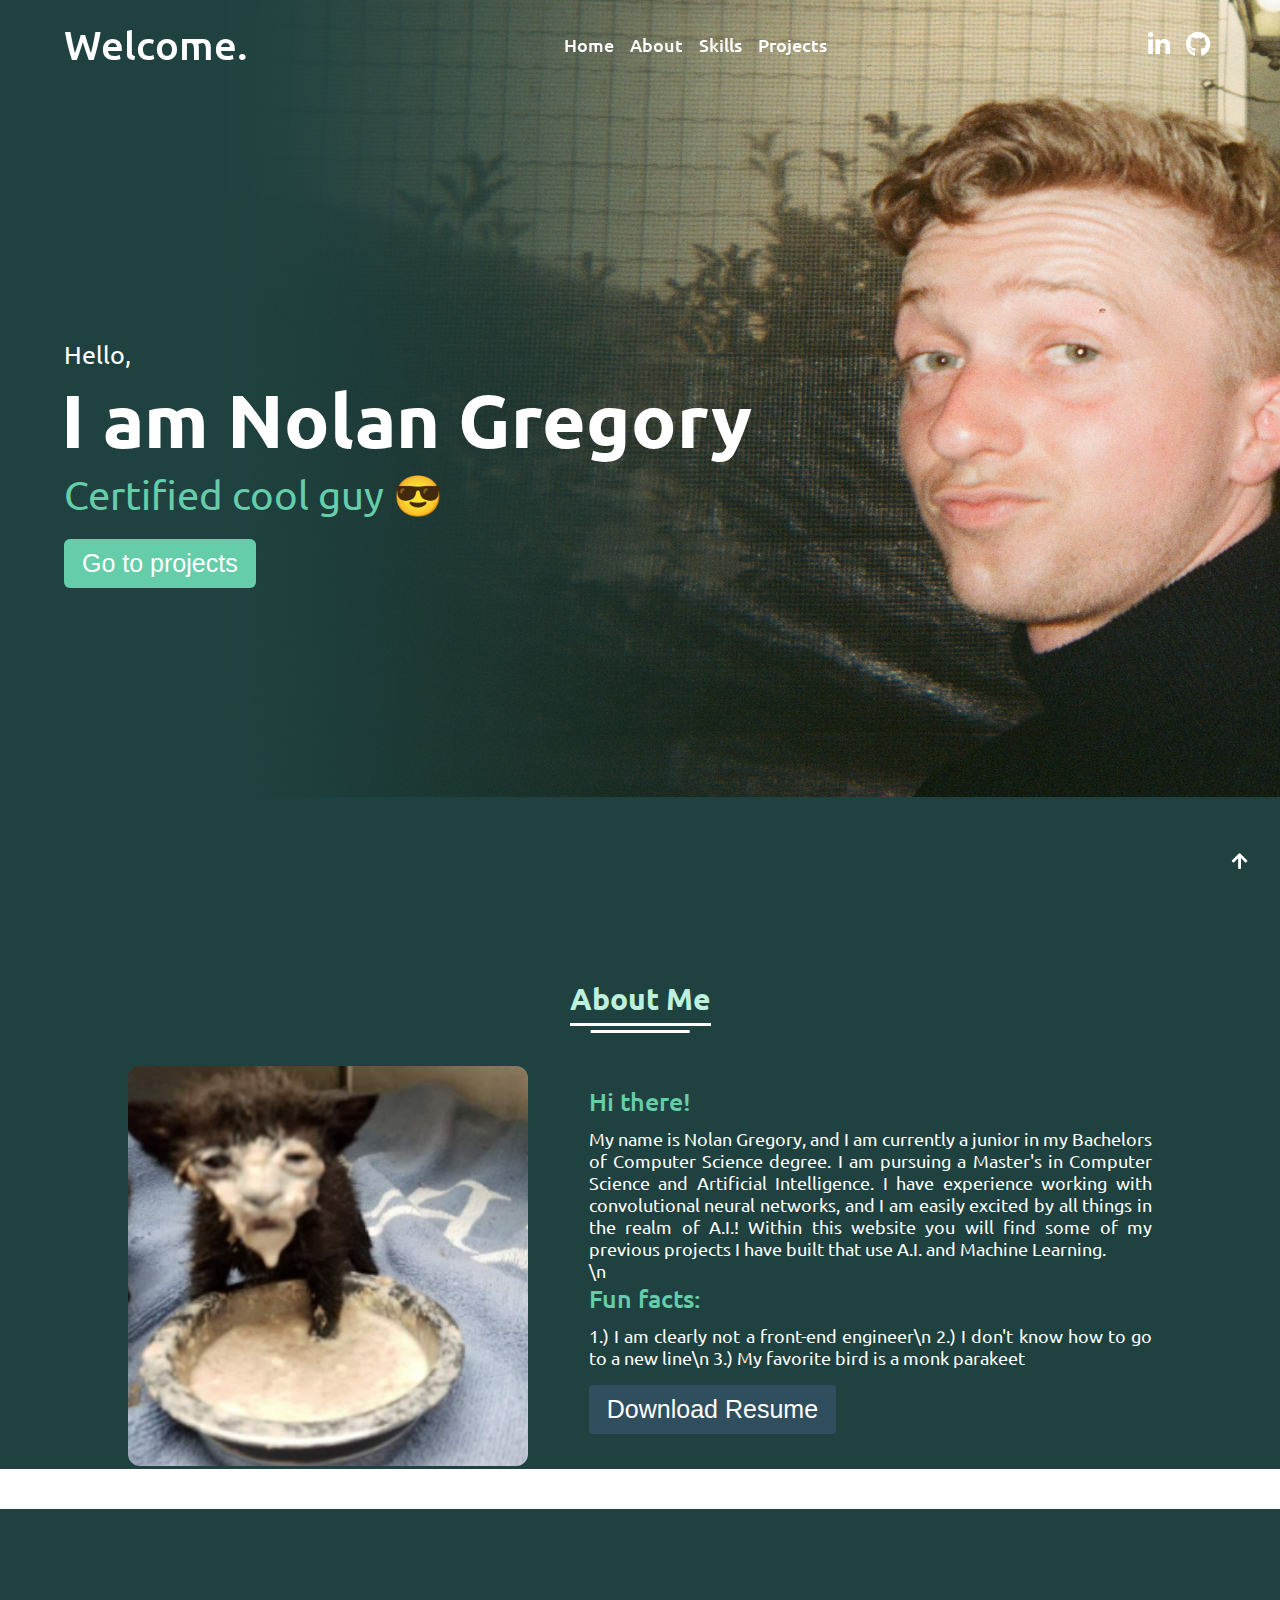
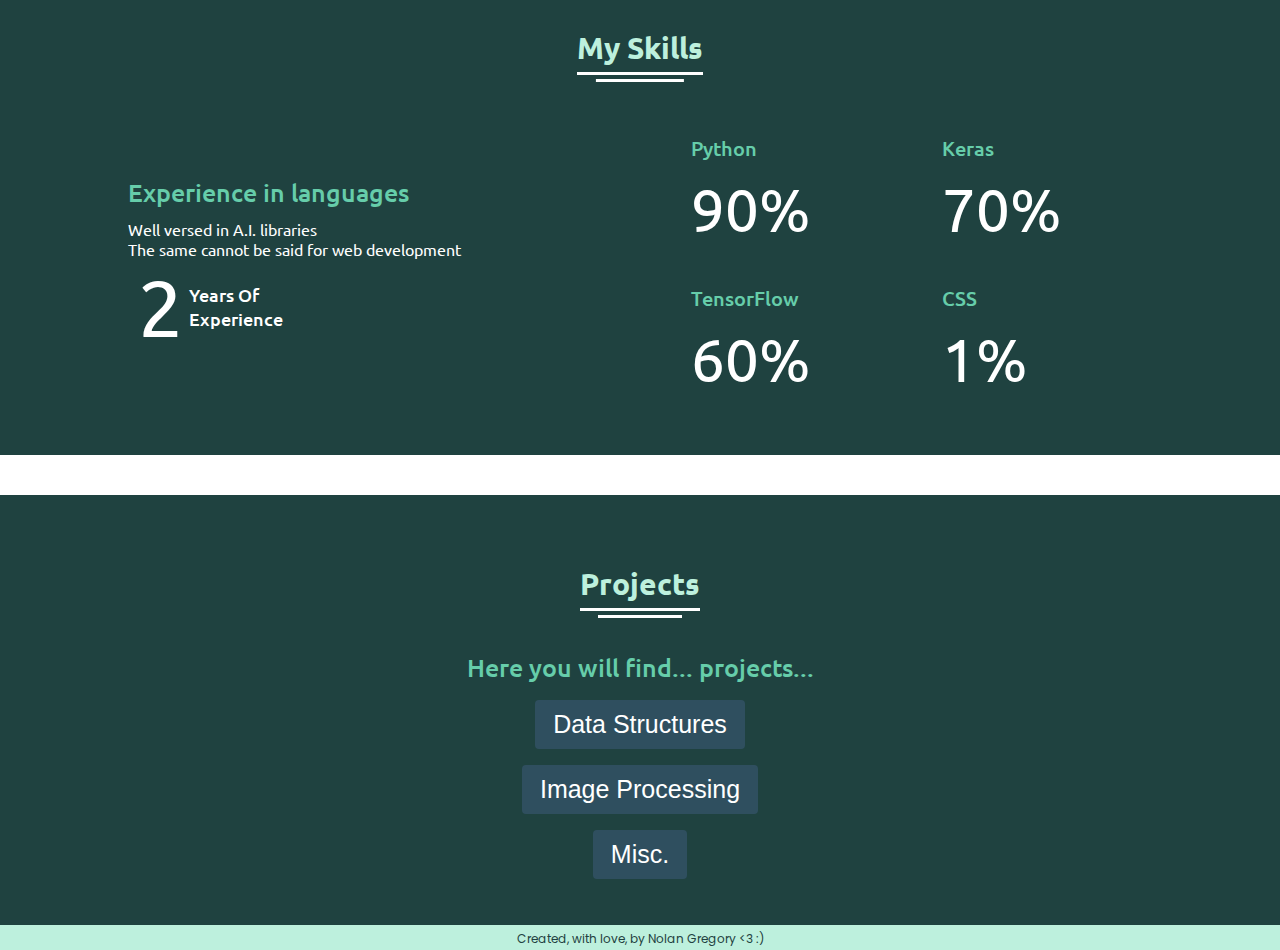
==== index.html @ b4e0ed61 "TEST" ====
<!DOCTYPE html>

<!-- Made by Nolan Gregory -->

<html lang="en" dir="ltr">
    <head>
        <script async src="https://www.googletagmanager.com/gtag/js?id=UA-166000335-1" type="a63c64685ad7633ed08bb843-text/javascript"></script>
        <script type="a63c64685ad7633ed08bb843-text/javascript">
    </script>
    <meta charset="UTF-8">
    <!-- Title of webpage -->
    <title>Nolan Gregory's Portfolio</title>
    <!-- Linking the CSS file -->
    <link rel="stylesheet" href="../Styles/style.css">
    <!-- Linking the font -->
    <link rel="stylesheet" href="https://cdnjs.cloudflare.com/ajax/libs/font-awesome/5.15.2/css/all.min.css" />
    <meta name="viewport" content="width=device-width, initial-scale=1.0">
    </head>
<body>
<div class="scroll-button">
    <a href="#home"><i class = "fas fa-arrow-up"></i></a>
</div>
    <!--Navigation Menu Start-->
    <nav>
        <div class="navbar">
            <div class="logo"><a href="#">Welcome.</a></div>
            <ul class="menu">
                <li><a href="#home">Home</a></li>
                <li><a href="#about">About</a></li>
                <li><a href="#skills">Skills</a></li>
                <li><a href="#contact">Projects</a></li>
            </ul>
            <div class = "media-icons">
                <a href ="#"><i class ="fab fa-linkedin-in"></i></a>
                <a href ="#"><i class ="fab fa-github"></i></a>
            </div>
        </div>
        <div class="menu-btn">
            <i class="fas fa-bars"></i>
        </div>
    </nav>

<section class="home" id="home">
    <div class="home-content">
        <div class="text">
            <div class="text-one">Hello,</div>
            <div class="text-two">I am Nolan Gregory</div>
            <div class="text-three">Certified cool guy &#128526</div>
            <div class="text-four"></div>
        </div>
        <div class="button">
            <button type="button" onclick="location.href='#contact'" value="Go to cringe projects">Go to projects</button>
        </div>
    </div>
</section>

<section class="about" id="about">
    <div class="content">
        <div class="title"><span>About Me</span></div>
        <div class="about-details">
            <div class="left">
                <img src="../images/about.jpg" alt="">
            </div>
            <div class="right">
                <div class="topic">Hi there!</div>
                <p> My name is Nolan Gregory, and I am currently a junior in my Bachelors
                    of Computer Science degree. I am pursuing a Master's in Computer Science and Artificial Intelligence.
                    I have experience working with convolutional neural networks, and I am easily excited by all things
                    in the realm of A.I.! Within this website you will find some of my previous projects I have built that
                    use A.I. and Machine Learning.</p>
                <p>\n</p>
                <div class="topic">Fun facts: </div>
                <p>1.) I am clearly not a front-end engineer\n
                2.) I don't know how to go to a new line\n 3.) My favorite bird is a monk parakeet</p>
                <div class="button">
                    <button>Download Resume</button>
                </div>
            </div>
        </div>
    </div>
</section>

<section class="skills" id="skills">
    <div class="content">
        <div class="title"><span>My Skills</span></div>
        <div class="skills-details">
            <div class="text">
                <div class="topic">Experience in languages</div>
                <p>Well versed in A.I. libraries</p>
                <p>The same cannot be said for web development</p>
                <div class="experience">
                    <div class="num">2</div>
                    <div class="exp">Years Of <br> Experience</div>
                </div>
            </div>
            <div class="boxes">
                <div class="box">
                    <div class="topic">Python</div>
                    <div class="per">90%</div>
                </div>
                <div class="box">
                    <div class="topic">Keras</div>
                    <div class="per">70%</div>
                </div>
                <div class="box">
                    <div class="topic">TensorFlow</div>
                    <div class="per">60%</div>
                </div>
                <div class="box">
                    <div class="topic">CSS</div>
                    <div class="per">1%</div>
                </div>
            </div>
        </div>
    </div>
</section>

<section class="contact" id="contact">
    <div class="content">
        <div class="title"><span>Projects</span></div>
        <div class="text">
            <div class="topic">Here you will find... projects...</div>
            <div class="button">
                <button type="button" onclick="location.href=''" value="Go to cringe projects">Data Structures</button>
            </div>
            <div class="button">
                <button type="button" onclick="location.href='../pages/imagesplash.html'" value="Go to cringe projects">Image Processing</button>
            </div>
            <div class="button">
                <button>Misc.</button>
            </div>
        </div>
    </div>
</section>

<footer>
    <div class="text">
        <span>Created, with love, by Nolan Gregory <3 :)</span>
    </div>
</footer>
<script src="../Javascript/script.js"></script>
<!--<script src="/cdn-cgi/scripts/7d0fa10a/cloudflare-static/rocket-loader.min.js" data-cf-settings="a63c64685ad7633ed08bb843-|49" defer=""></script>-->
</body>
</html>
---- Styles/style.css ----
/* Google Font CDN Link */
@import url('https://fonts.googleapis.com/css2?family=Poppins:wght@400;500;600;700&family=Ubuntu:wght@400;500;700&display=swap');
*{
    margin: 0;
    padding: 0;
    box-sizing: border-box;
    text-decoration: none;
    scroll-behavior: smooth;
}
/*Scroll bar*/
::-webkit-scrollbar {
    width: 10px;
}
::-webkit-scrollbar-track {
    background: azure;
}
::-webkit-scrollbar-thumb{
    background: #1f4240;
    border-radius: 12px;
    transition: all 0.3s ease;
}
::-webkit-scrollbar-thumb:hover{
    background: mediumaquamarine;
}
/*Navigation menu*/
nav{
    position:fixed;
    width: 100%;
    padding: 20px 0;
    z-index: 998;
    transition: all 0.3s ease;
    font-family: "Ubuntu", sans-serif;
}
/*color of navbar*/
nav.sticky{
    background: #2f4f5f;
    padding: 13px 0;
}
nav .navbar{
    width: 90%;
    display: flex;
    margin: auto;
    align-items: center;
    justify-content: space-between;
    color: white;
}
/*Welcome no navbar*/
nav .navbar .logo a{
    font-size: 40px;
    font-weight: 500;
    color: white;
}
nav .navbar .logo a:hover{
    color: mediumaquamarine;
    transition: all 0.5s ease;
}
/*Welcome color*/
nav.sticky .navbar .logo a{
    color: #bdf0dd;
}
nav.sticky .navbar .logo a:hover{
    color: mediumaquamarine;
    transition: all 0.5s ease;
}
nav .navbar .menu{
    display: flex;
    position: relative;
}
nav .navbar .menu li{
    margin: 0 8px;
    list-style: none;
}
.navbar .menu a{
    font-size: 18px;
    font-weight: 500;
    color: white;
    padding: 6px 0;
    transition: all 0.4s ease;
}
.navbar .menu a:hover{
    color: mediumaquamarine;
}
nav.sticky .menu a{
    color: white;
}
nav.sticky .menu a:hover{
    color: #bdf0dd;
}
.navbar .media-icons a{
    color: white;
    font-size: 25px;
    margin: 0 6px;
}
nav.sticky .media-icons a{
    color: white;
}
.navbar .media-icons a:hover{
    transition: all 0.3s ease;
    color: mediumaquamarine;
}

/*Navigation Menu Button*/
nav .menu-btn, .navbar .menu .cancel-btn{
    position: absolute;
    color: white;
    right: 30px;
    top: 20px;
    font-size: 20px;
    cursor: crosshair;
    transition: all 0.3s ease;
    display: none;
}
nav .menu-btn{
    margin-top: 8px;
    color: #2f4f5f;
}
nav.sticky .menu-btn{
    margin-top: 0px;
    color: white;
}
.navbar .meu .menu-btn{
    color: white;
}
/*Home Style*/
.home{
    height: 100vh;
    width: 100%;
    background-size: cover;
    background: url("../images/background.jpg") no-repeat fixed center;
    font-family: "Ubuntu", sans-serif;
}
.home .home-content{
    width: 90%;
    height: 100%;
    margin: auto;
    display: flex;
    flex-direction: column;
    justify-content: center;
}
.home .text-one{
    font-size: 25px;
    color: #FFF;
}
.home .text-two{
    color: #FFF;
    font-size: 75px;
    font-weight: 600;
    margin-left: -3px;
}
.home .text-three{
    font-size: 40px;
    margin: 5px 0;
    color: mediumaquamarine;
}
.home .text-four{
    font-size: 23px;
    margin: 5px 0;
    color: #FFF;
}
.home .button{
    margin: 14px 0;
}
.home .button button{
    outline: none;
    padding: 8px 16px;
    border-radius: 6px;
    font-size: 25px;
    font-weight: 400;
    background: mediumaquamarine;
    color: #FFFFFF;
    cursor: crosshair;
    border: 2px solid transparent;
    transition: 0.5s ease;
}
.home .button button:hover{
    border-color: mediumaquamarine;
    background-color: azure;
    color: mediumaquamarine;
}
/*Selection Styling*/
.about{
    background-color: #1f4240;
}
section{
    padding-top: 40px;
}
section .content{
    width: 80%;
    margin: 40px auto;
    font-family: "Ubuntu", sans-serif;
}
.about .about-details{
    display: flex;
    justify-content: space-between;
    align-items: center;

}
section .title{
    display: flex;
    justify-content: center;
    margin-bottom: 40px;
}
section .title span{
    color: #bdf0dd;
    font-size: 30px;
    font-weight: 600;
    position: relative;
    padding-bottom: 8px;
}
section .title span::before,
section .title span::after{
    content: '';
    position: absolute;
    height: 3px;
    width: 100%;
    background: white;
    left: 0;
    bottom: 0;
}
section .title span::after{
    bottom: -7px;
    width: 70%;
    left: 50%;
    transform: translateX(-50%);
}
.about .about-details .left{
    width: 45%;
}
.about .left img{
    height: 400px;
    width: 400px;
    object-fit: cover;
    border-radius: 12px;
}
.about-details .right{
    width: 55%;
}
section .topic{
    color: mediumaquamarine;
    font-size: 25px;
    font-weight: 500;
    margin-bottom: 10px;
}
.about-details .right p{
    text-align: justify;
    color: white;
    font-size: 18px;
}
section .button{
    margin: 16px 0;
}
section .button button{
    outline: none;
    padding: 8px 16px;
    border-radius: 4px;
    font-size: 25px;
    font-weight: 400;
    background: #2f4f5f;
    color: #FFFFFF;
    border: 2px solid transparent;
    cursor: pointer;
    transition: all 0.5s ease;
}
section .button button:hover{
    border-color: #2f4f5f;
    background-color: #FFFFFF;
    color: #2f4f5f;
}
/*Skills section*/
.skills{
    background: #1f4240;
}
.skills .content{
    padding: 40px 0;
}
.skills .skills-details{
    display: flex;
    justify-content: space-between;
    align-items: center;
}
.skills-details .text{
    width: 50%;
}
.skills-details p{
    color: white;
    text-align: justify;
}
.skills .skills-details .experience{
    display: flex;
    align-items: center;
    margin: 0 10px;
}
.skills-details .experience .num{
    color: white;
    font-size: 80px;
}
.skills-details .experience .exp{
    color: white;
    font-size: 18px;
    font-weight: 500;
    margin: 0 6px;
}
.skills-details .boxes{
    width: 45%;
    display: flex;
    flex-wrap: wrap;
    justify-content: space-between;
}
.skills-details .box{
    width: calc(100% / 2 - 20px);
    margin: 20px 0;
}
.skills-details .boxes .topic{
    font-size: 20px;
    color: mediumaquamarine;
}
.skills-details .boxes .per{
    font-size: 60px;
    color: white;
}
/*Contact info*/
.contact{
    background: #1f4240;
}
.contact .content{
    margin: 0 auto;
    padding: 30px 0;
}
.contact .text{
    width: 80%;
    text-align: center;
    margin: auto;
}
/*footer*/
footer{
    background: #bdf0dd;
    padding: 0 0;
    text-align: center;
    font-family: "Poppins", sans-serif;
}
footer .text span{
    font-size: 12px;
    font-weight: 400;
    color: #1f4240;
}
footer .text span a{
    font-weight: 500;
    color: azure;
}
footer .text span a:hover{
    text-decoration: underline;
}
/*to top button*/
.scroll-button a{
    position: fixed;
    bottom: 20px;
    right: 20px;
    color: white;
    background: transparent;
    padding: 7px 12px;
    font-size: 18px;
    border-radius: 6px;
    box-shadow: rgba(0,0,0,0.15);
}
.scroll-button a:hover{
    color: aquamarine;
    transition: all 0.5s ease;
}
/*Responsive Media*/
@media (max-width: 1190px) {
    section.content {
        width: 85%;
    }
}
@media (max-width: 1000px) {
    .about .about-details {
        justify-content: center;
        flex-direction: column;
    }

    .about .about-details .left {
        display: flex;
        justify-content: center;
        width: 100%;
    }

    .about-details .right {
        width: 90%;
        margin: 40px 0;
    }

    .services .boxes .box {
        margin: 20px 0;
        width: calc(100% / 2 - 20px);
    }
}
@media (max-width: 900px) {
    .about .left img {
        height: 350px;
        width: 350px;
    }
}
@media (max-width: 750px) {
    nav .navbar {
        width: 90%;
    }

    nav .navbar .menu {
        position: fixed;
        left: -100%;
        top: 0;
        height: 100vh;
        max-width: 400px;
        background: #1f4240;
        flex-direction: column;
        align-items: center;
        padding-top: 60px;
        transition: all 0.5s ease;
        color: #1f4240;
    }

    .navbar .active .menu {
        left: 0;
    }

    nav .navbar .menu a {
        font-size: 23px;
        display: block;
        color: azure;
        margin: 10px 0;
    }

    nav.sticky .menu a:hover {
        color: #2f4f5f;
    }

    nav .navbar .media-icons {
        display: none;
    }

    nav .menu-btn .navbar .menu .cancel-btn {
        display: block;
    }

    .home .text-two {
        font-size: 65px
    }

    .home .text-three {
        font-size: 35px;
    }

    .skills .skills-details {
        align-items: center;
        justify-content: center;
        flex-direction: column;
    }

    .skills-details .text {
        width: 100%;
        margin-bottom: 50px;
    }

    .skills-details .boxes {
        justify-content: center;
        align-items: center;
        width: 100%;
    }

    .contact .text {
        width: 100%;
    }
}
@media (max-width: 500px) {
    .home .text-two{
        font-size: 55px;
    }
    .home .text-three{
        font-size: 33px;
    }
    .skills-details .boxes .per{
        font-size: 50px;
        color: #2f4f5f;
    }
}
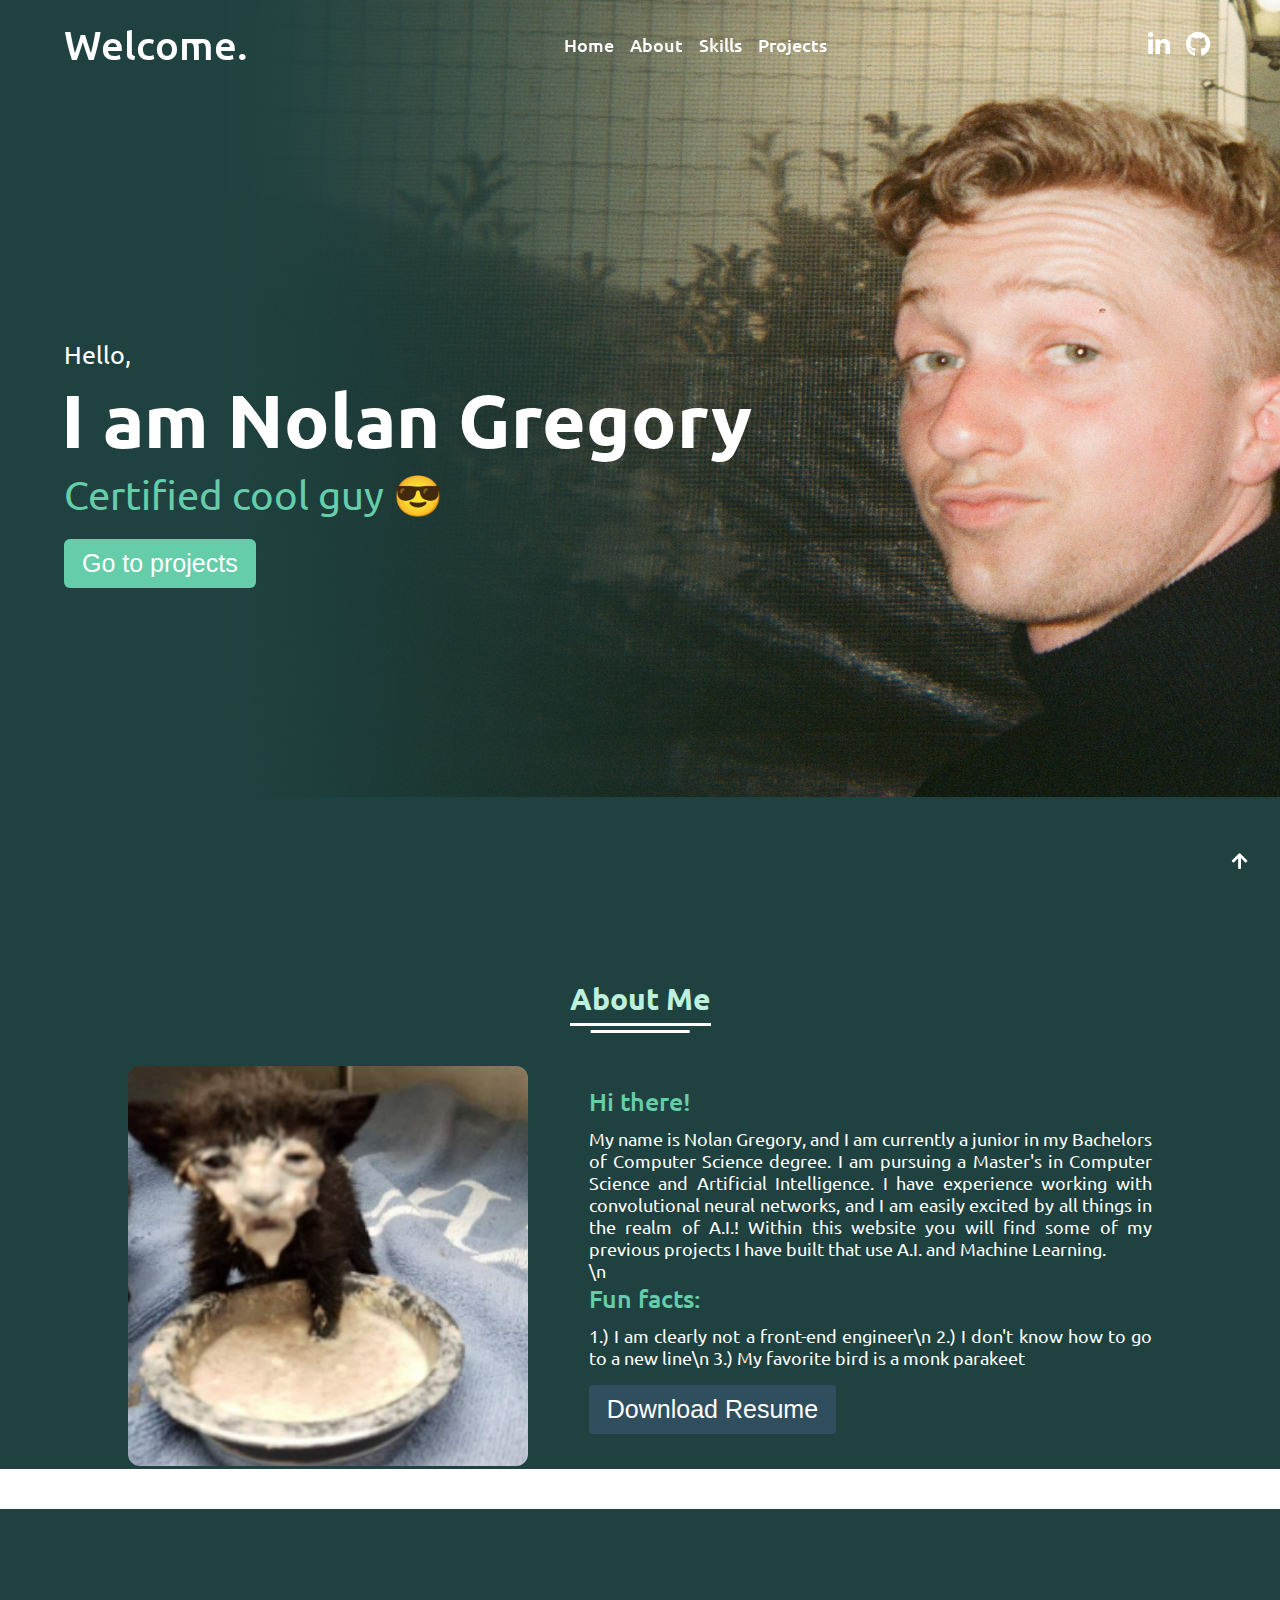
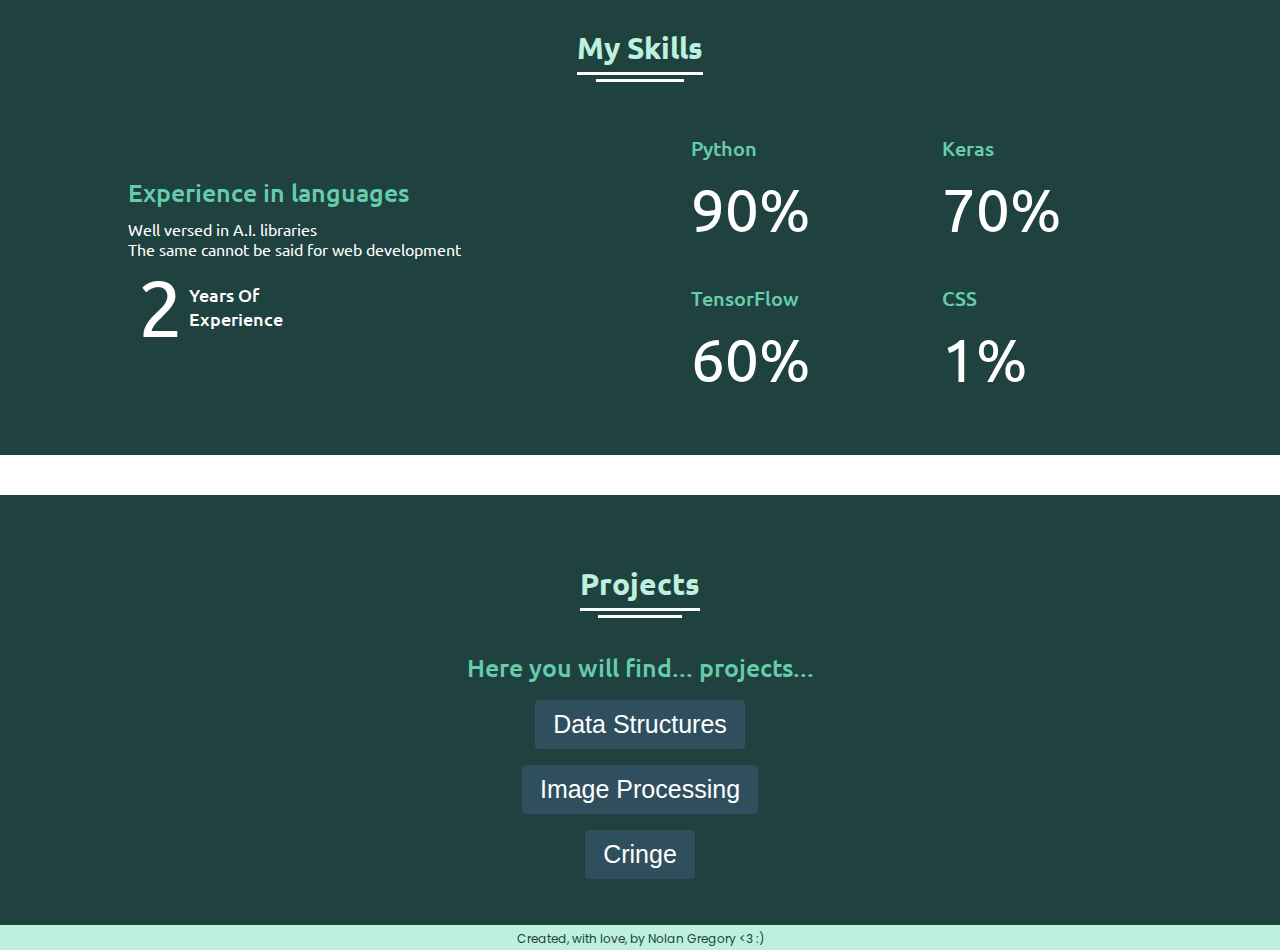
==== commit 257a73d9: "bruh" ====
--- a/index.html
+++ b/index.html
@@ -11,7 +11,7 @@
     <!-- Title of webpage -->
     <title>Nolan Gregory's Portfolio</title>
     <!-- Linking the CSS file -->
-    <link rel="stylesheet" href="../Styles/style.css">
+    <link rel="stylesheet" href="/Styles/style.css">
     <!-- Linking the font -->
     <link rel="stylesheet" href="https://cdnjs.cloudflare.com/ajax/libs/font-awesome/5.15.2/css/all.min.css" />
     <meta name="viewport" content="width=device-width, initial-scale=1.0">
@@ -127,7 +127,7 @@
                 <button type="button" onclick="location.href='../pages/imagesplash.html'" value="Go to cringe projects">Image Processing</button>
             </div>
             <div class="button">
-                <button>Misc.</button>
+                <button type="button" onclick="location.href='../pages/based.html'" value="Go to cringe projects">Cringe</button>
             </div>
         </div>
     </div>
@@ -138,7 +138,7 @@
         <span>Created, with love, by Nolan Gregory <3 :)</span>
     </div>
 </footer>
-<script src="../Javascript/script.js"></script>
+<script src="/Javascript/script.js"></script>
 <!--<script src="/cdn-cgi/scripts/7d0fa10a/cloudflare-static/rocket-loader.min.js" data-cf-settings="a63c64685ad7633ed08bb843-|49" defer=""></script>-->
 </body>
 </html>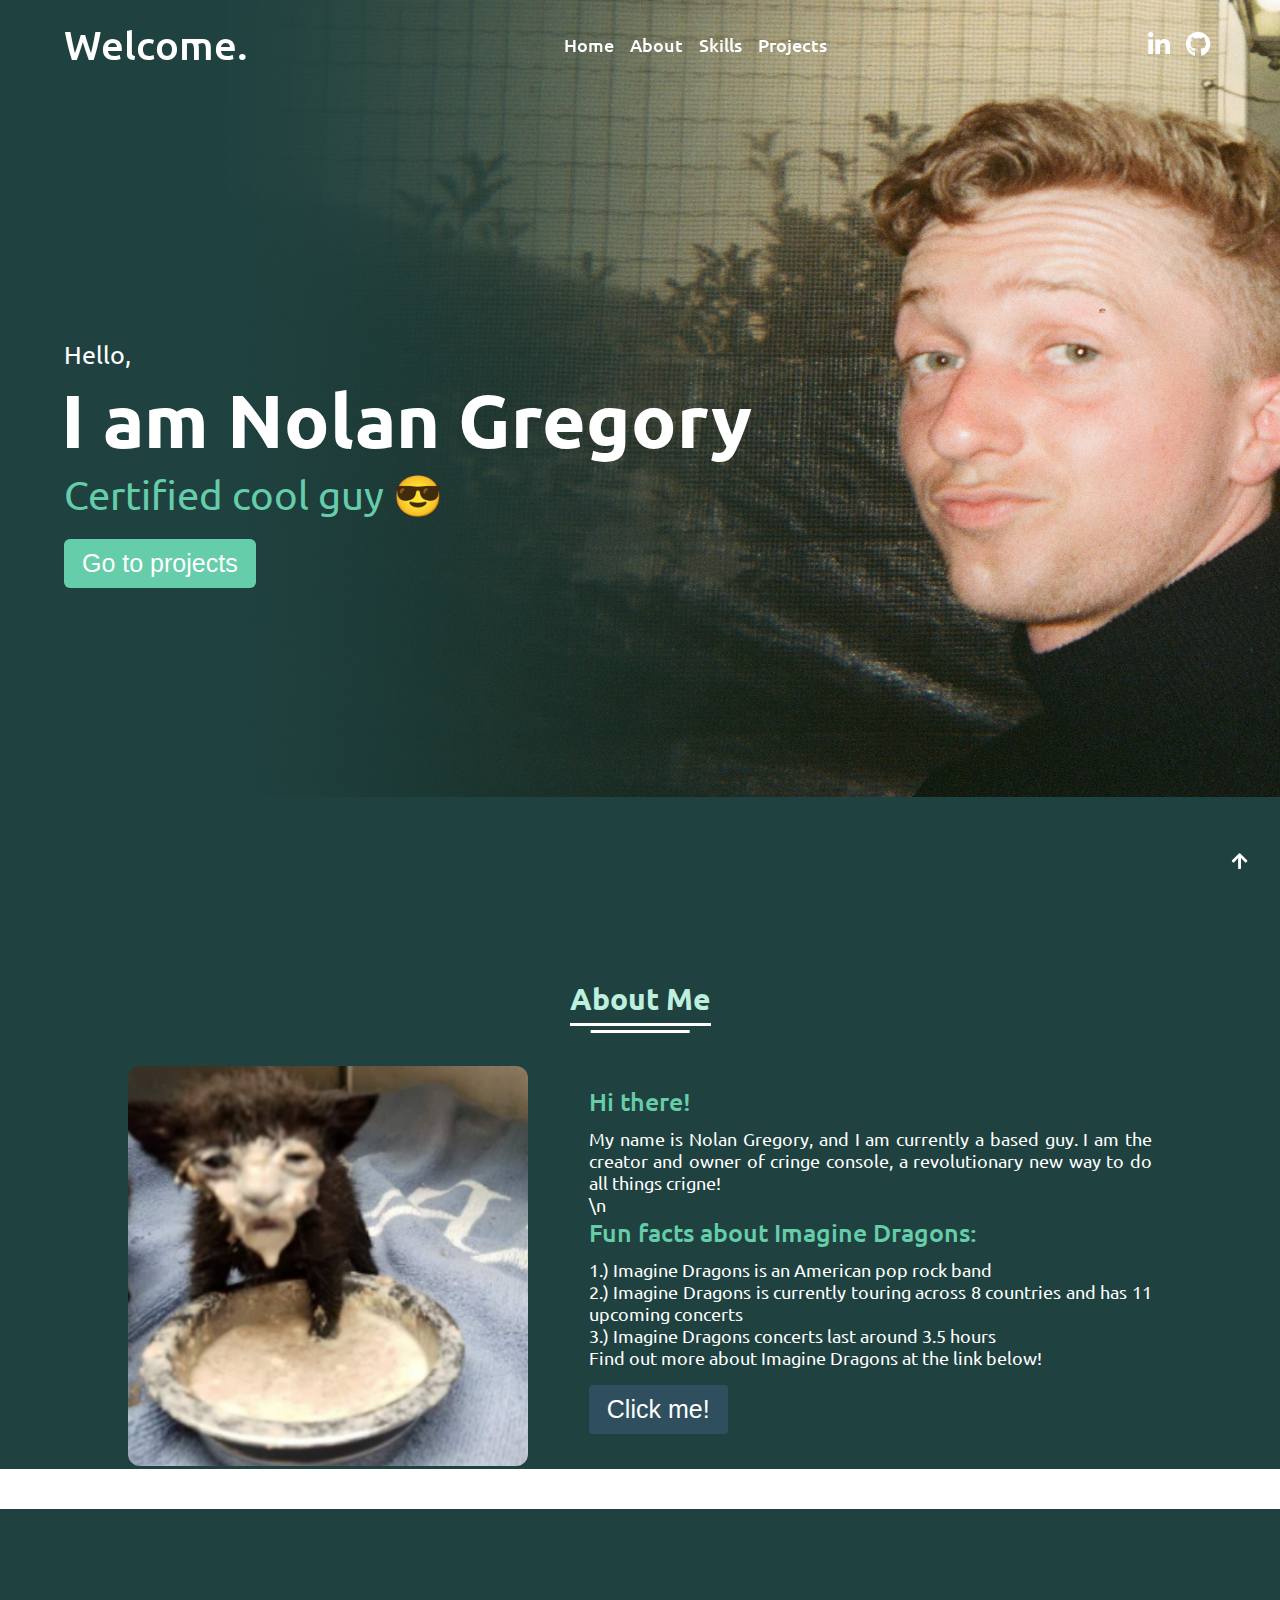
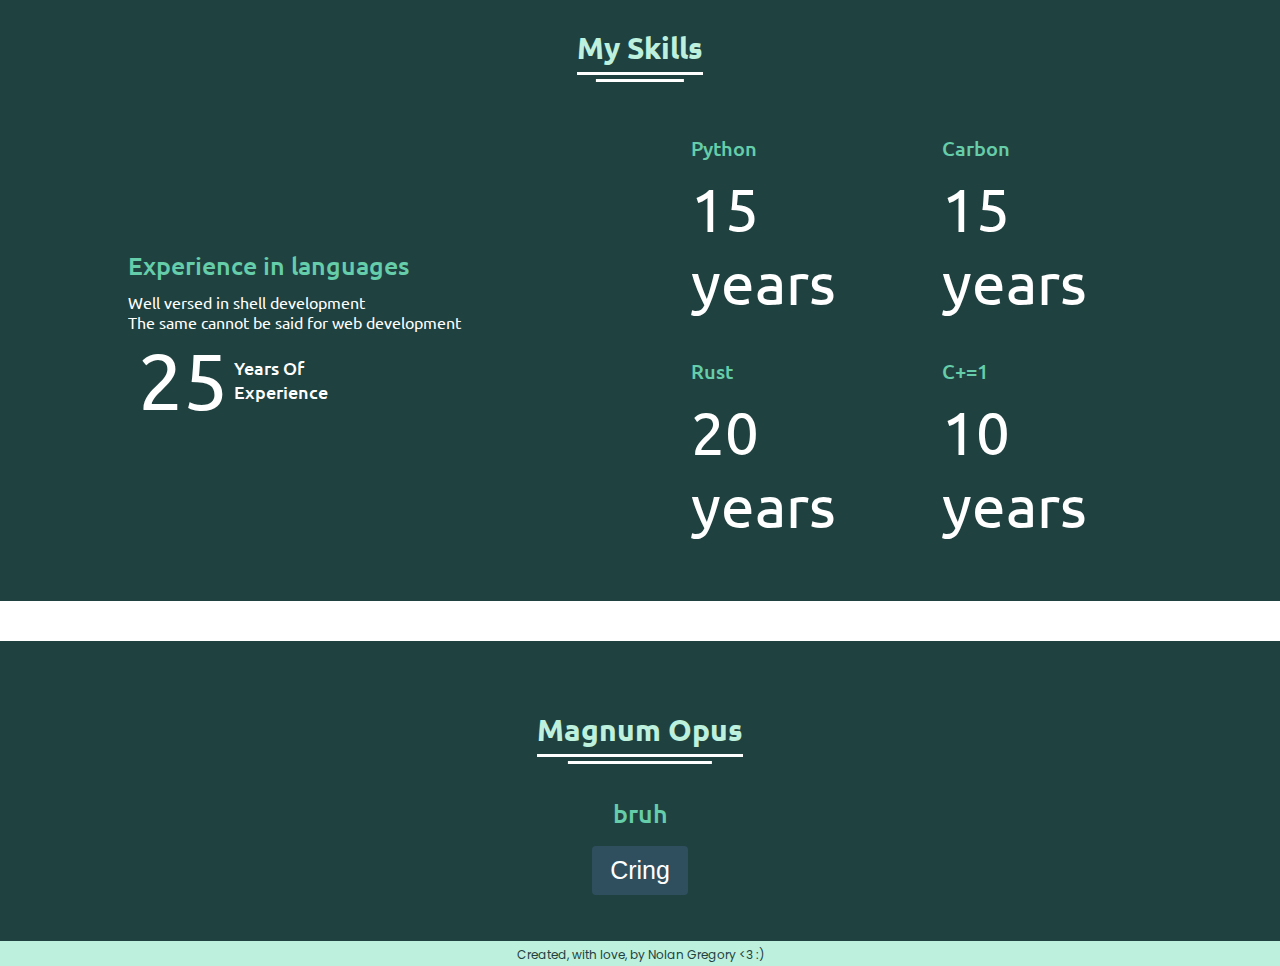
==== commit 323380b2: "bruh" ====
--- a/index.html
+++ b/index.html
@@ -63,17 +63,16 @@
             </div>
             <div class="right">
                 <div class="topic">Hi there!</div>
-                <p> My name is Nolan Gregory, and I am currently a junior in my Bachelors
-                    of Computer Science degree. I am pursuing a Master's in Computer Science and Artificial Intelligence.
-                    I have experience working with convolutional neural networks, and I am easily excited by all things
-                    in the realm of A.I.! Within this website you will find some of my previous projects I have built that
-                    use A.I. and Machine Learning.</p>
+                <p> My name is Nolan Gregory, and I am currently a based guy. I am the creator and owner of cringe console,
+                a revolutionary new way to do all things crigne!</p>
                 <p>\n</p>
-                <div class="topic">Fun facts: </div>
-                <p>1.) I am clearly not a front-end engineer\n
-                2.) I don't know how to go to a new line\n 3.) My favorite bird is a monk parakeet</p>
+                <div class="topic">Fun facts about Imagine Dragons: </div>
+                <p>1.) Imagine Dragons is an American pop rock band</p>
+                <p>2.) Imagine Dragons is currently touring across 8 countries and has 11 upcoming concerts</p>
+                <p>3.) Imagine Dragons concerts last around 3.5 hours</p>
+                <p>Find out more about Imagine Dragons at the link below!</p>
                 <div class="button">
-                    <button>Download Resume</button>
+                    <button type="button" onclick="location.href='../pages/imagine.html'" value="Go to cringe projects">Click me!</button>
                 </div>
             </div>
         </div>
@@ -86,29 +85,29 @@
         <div class="skills-details">
             <div class="text">
                 <div class="topic">Experience in languages</div>
-                <p>Well versed in A.I. libraries</p>
+                <p>Well versed in shell development</p>
                 <p>The same cannot be said for web development</p>
                 <div class="experience">
-                    <div class="num">2</div>
+                    <div class="num">25</div>
                     <div class="exp">Years Of <br> Experience</div>
                 </div>
             </div>
             <div class="boxes">
                 <div class="box">
                     <div class="topic">Python</div>
-                    <div class="per">90%</div>
+                    <div class="per">15 years</div>
                 </div>
                 <div class="box">
-                    <div class="topic">Keras</div>
-                    <div class="per">70%</div>
+                    <div class="topic">Carbon</div>
+                    <div class="per">15 years</div>
                 </div>
                 <div class="box">
-                    <div class="topic">TensorFlow</div>
-                    <div class="per">60%</div>
+                    <div class="topic">Rust</div>
+                    <div class="per">20 years</div>
                 </div>
                 <div class="box">
-                    <div class="topic">CSS</div>
-                    <div class="per">1%</div>
+                    <div class="topic">C+=1</div>
+                    <div class="per">10 years</div>
                 </div>
             </div>
         </div>
@@ -117,17 +116,17 @@
 
 <section class="contact" id="contact">
     <div class="content">
-        <div class="title"><span>Projects</span></div>
+        <div class="title"><span>Magnum Opus</span></div>
         <div class="text">
-            <div class="topic">Here you will find... projects...</div>
+            <div class="topic">bruh</div>
+<!--            <div class="button">-->
+<!--                <button type="button" onclick="location.href=''" value="Go to cringe projects">Data Structures</button>-->
+<!--            </div>-->
+<!--            <div class="button">-->
+<!--                <button type="button" onclick="location.href='../pages/imagesplash.html'" value="Go to cringe projects">Image Processing</button>-->
+<!--            </div>-->
             <div class="button">
-                <button type="button" onclick="location.href=''" value="Go to cringe projects">Data Structures</button>
-            </div>
-            <div class="button">
-                <button type="button" onclick="location.href='../pages/imagesplash.html'" value="Go to cringe projects">Image Processing</button>
-            </div>
-            <div class="button">
-                <button type="button" onclick="location.href='../pages/based.html'" value="Go to cringe projects">Cringe</button>
+                <button type="button" onclick="location.href='../pages/based.html'" value="Go to cringe projects">Cring</button>
             </div>
         </div>
     </div>
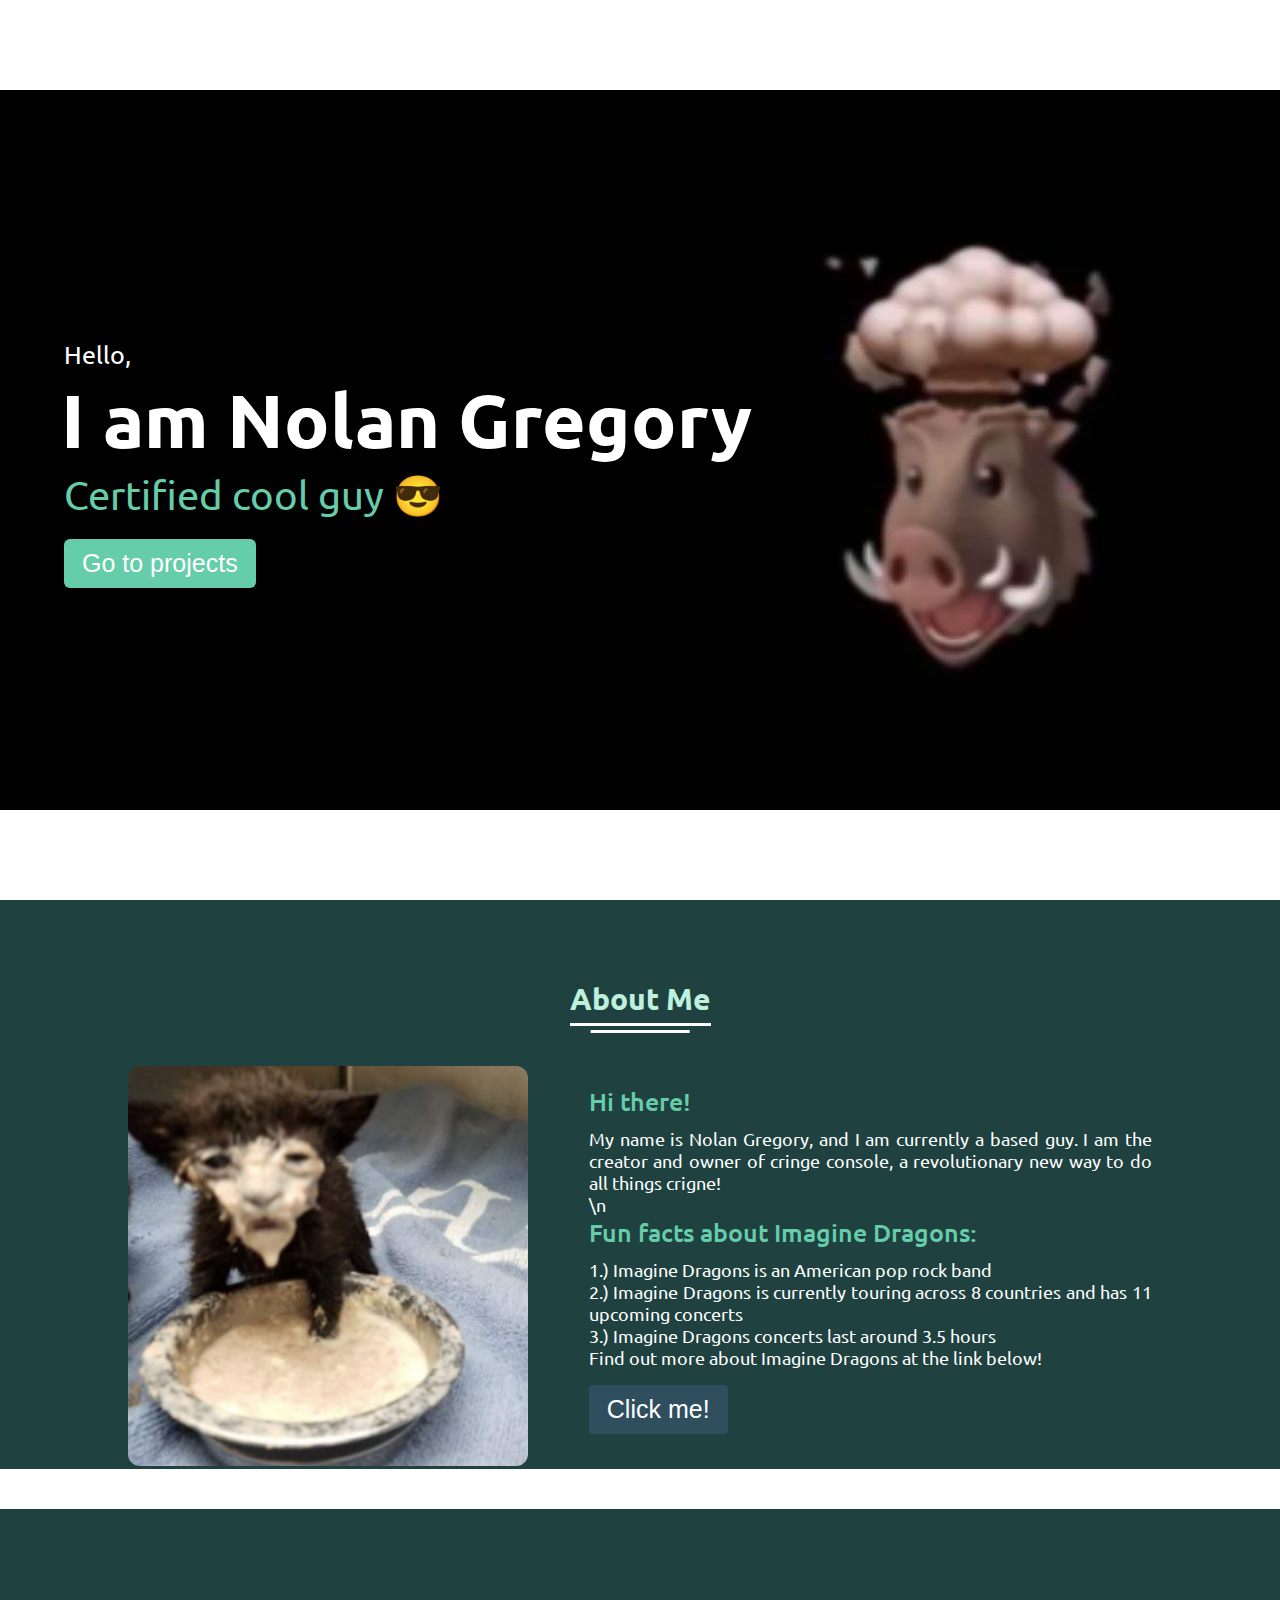
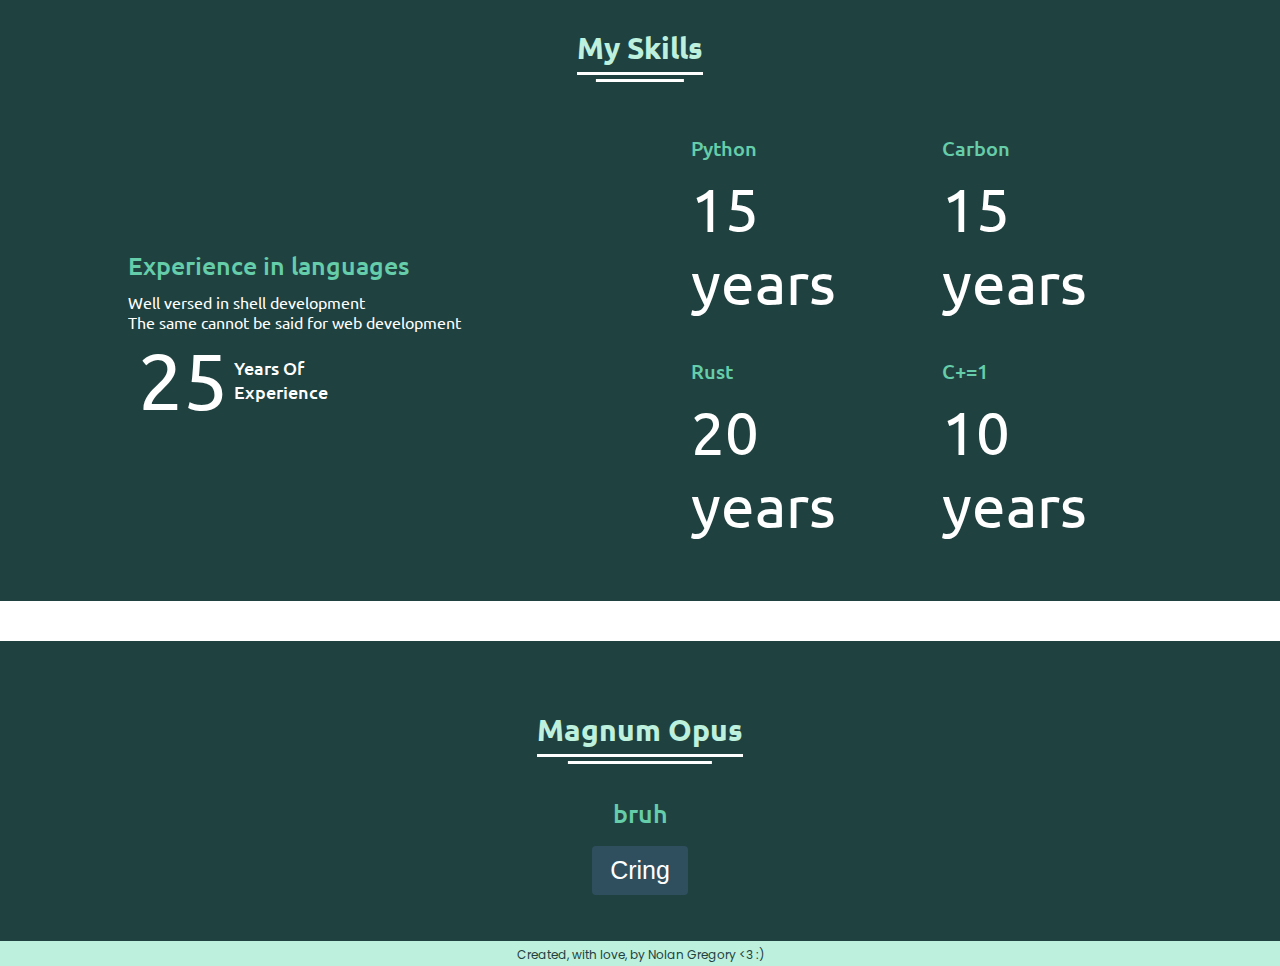
==== commit 3727b7ea: "bruh" ====
--- a/index.html
+++ b/index.html
@@ -126,7 +126,7 @@
 <!--                <button type="button" onclick="location.href='../pages/imagesplash.html'" value="Go to cringe projects">Image Processing</button>-->
 <!--            </div>-->
             <div class="button">
-                <button type="button" onclick="location.href='../pages/based.html'" value="Go to cringe projects">Cring</button>
+                <button type="button" onclick="location.href='../pages/cslc.html'" value="Go to cringe projects">Cring</button>
             </div>
         </div>
     </div>
--- a/Styles/style.css
+++ b/Styles/style.css
@@ -115,7 +115,7 @@
     color: #2f4f5f;
 }
 nav.sticky .menu-btn{
-    margin-top: 0px;
+    margin-top: 0;
     color: white;
 }
 .navbar .meu .menu-btn{
@@ -126,8 +126,8 @@
     height: 100vh;
     width: 100%;
     background-size: cover;
-    background: url("../images/background.jpg") no-repeat fixed center;
     font-family: "Ubuntu", sans-serif;
+    background: url("/images/yolo (1).jpg") no-repeat fixed center;
 }
 .home .home-content{
     width: 90%;
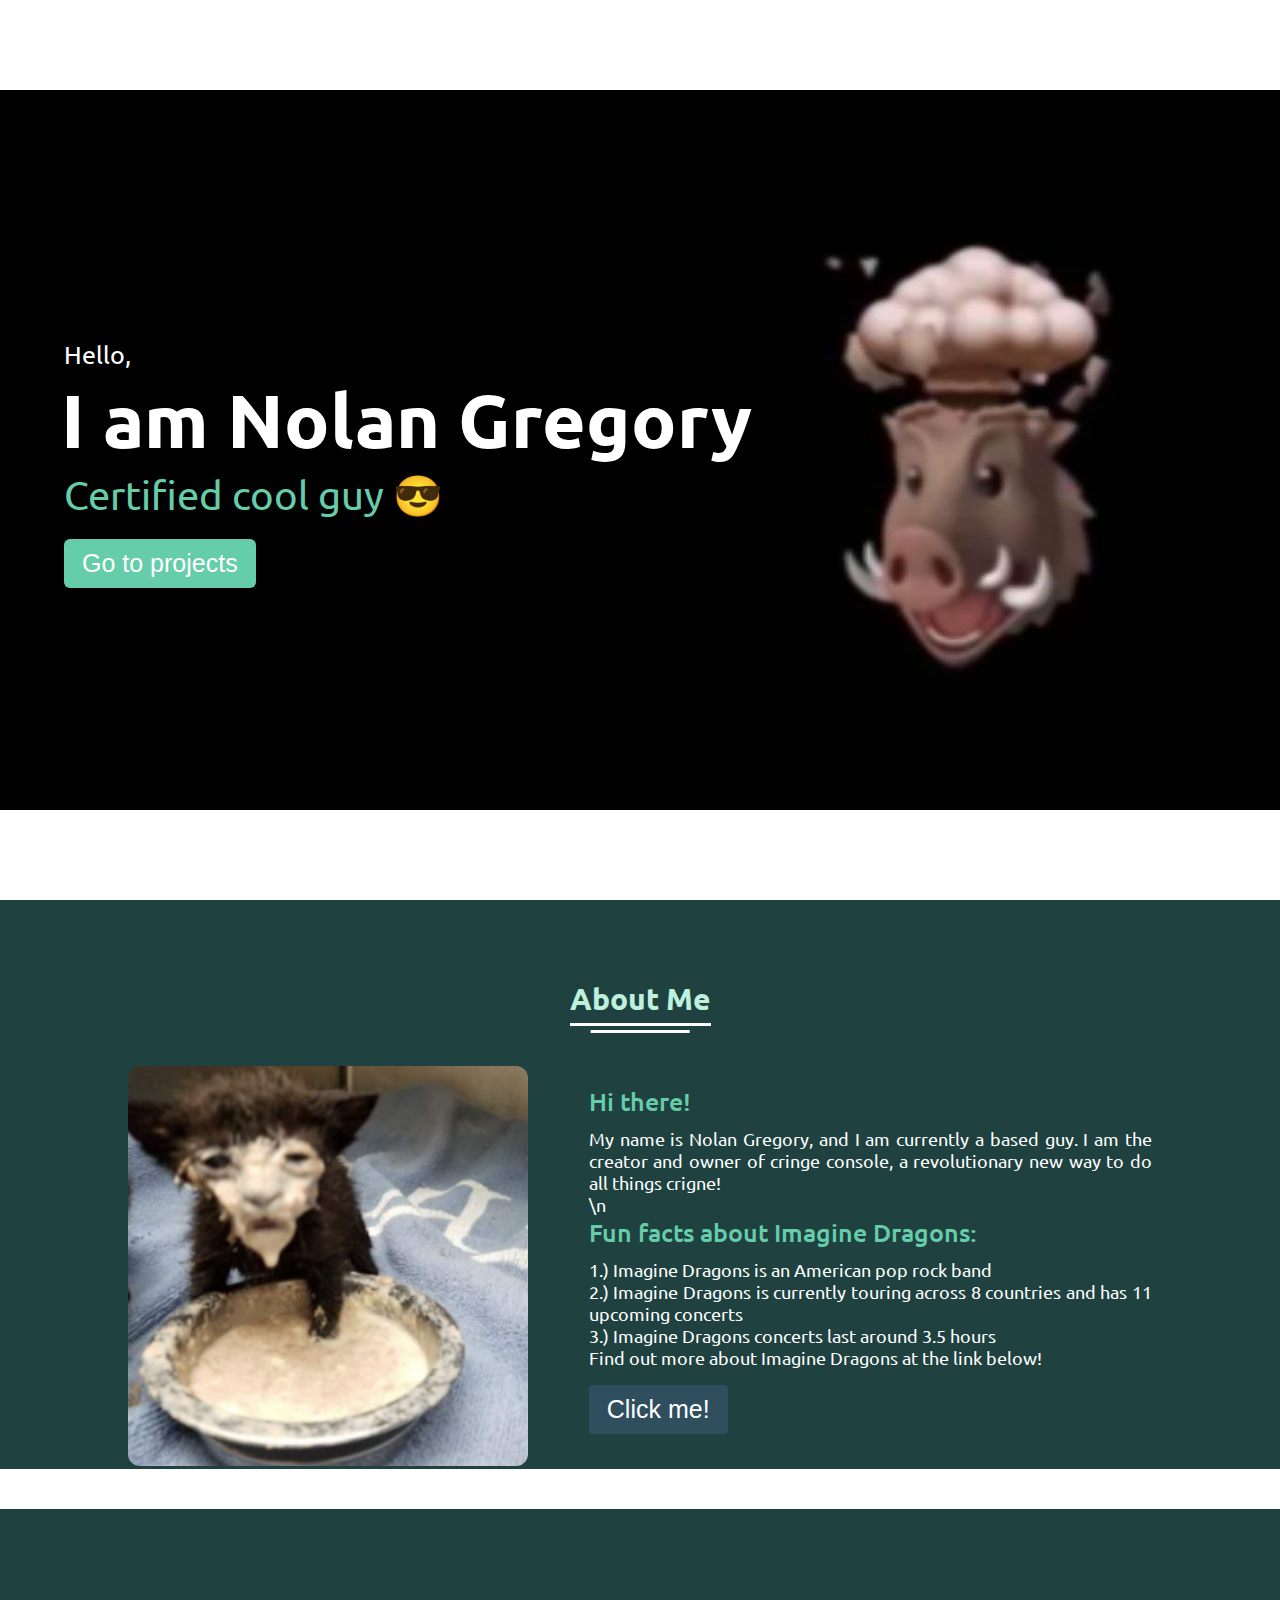
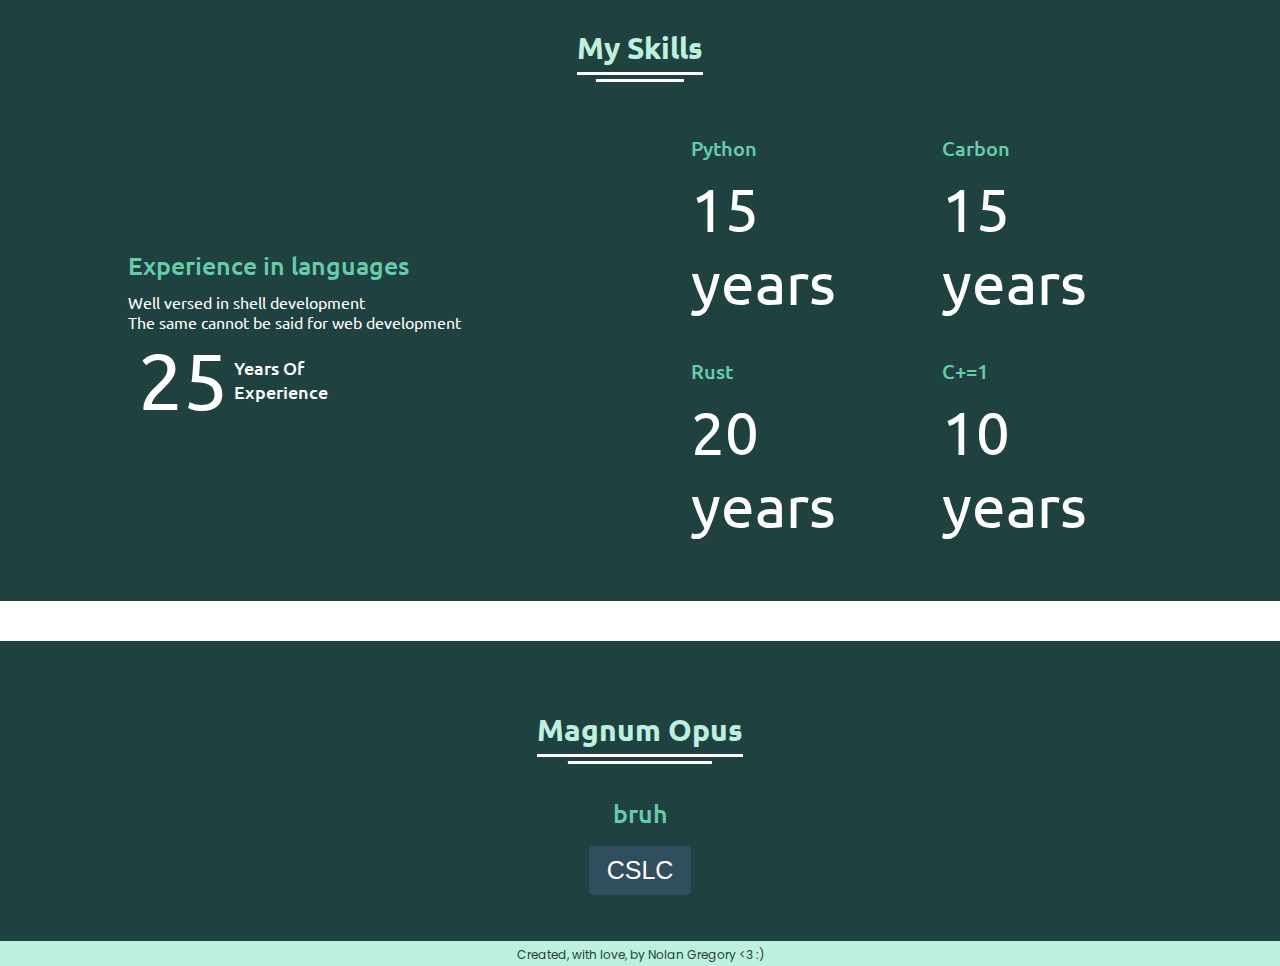
==== commit a8686d95: "bruh" ====
--- a/index.html
+++ b/index.html
@@ -126,7 +126,7 @@
 <!--                <button type="button" onclick="location.href='../pages/imagesplash.html'" value="Go to cringe projects">Image Processing</button>-->
 <!--            </div>-->
             <div class="button">
-                <button type="button" onclick="location.href='../pages/cslc.html'" value="Go to cringe projects">Cring</button>
+                <button type="button" onclick="location.href='../pages/clsc.html'" value="Go to cringe projects">CSLC</button>
             </div>
         </div>
     </div>
